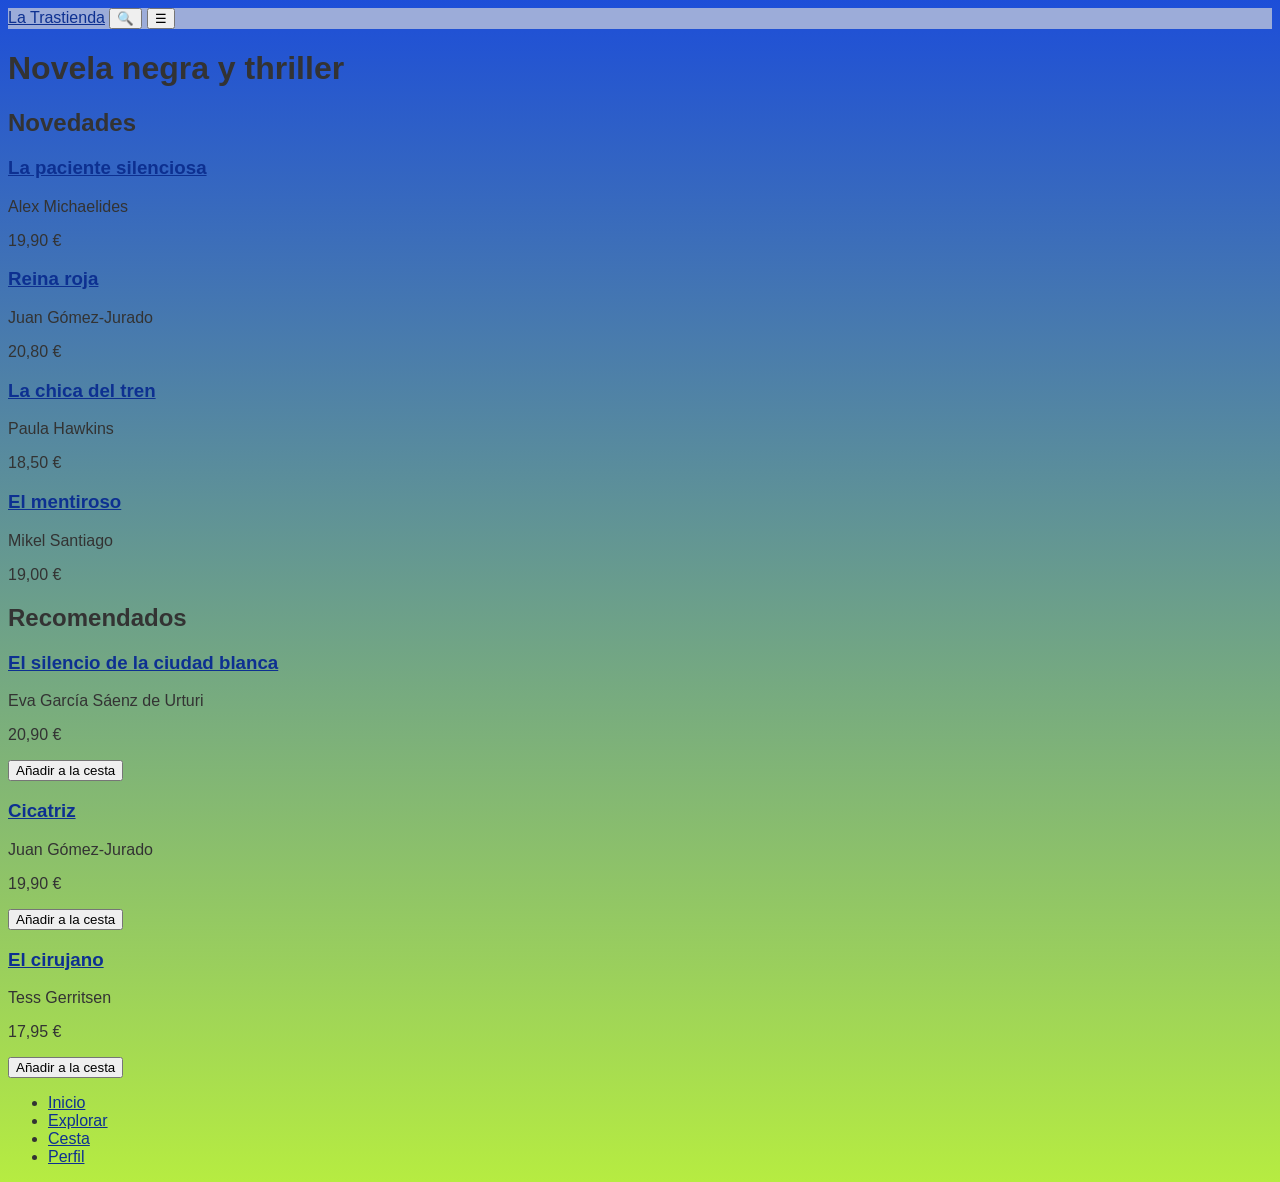
==== trastienda-ud4/index.html @ ca1fe034 "Entrega ejercicio propuesto 4.1" ====
<!DOCTYPE html>
<html lang="es">
<head>
    <meta charset="UTF-8">
    <meta name="viewport" content="width=device-width, initial-scale=1.0">
    <title>La trastienda</title>
    <link rel="stylesheet" href="css/estilos.css">
</head>
<body>
    <header>
    <a href="index.html">La Trastienda</a>
    <button type="button" aria-label="Buscar">🔍</button>
    <button type="button" aria-label="Abrir menú">☰</button>
  </header>

  <main>
    <h1>Novela negra y thriller</h1>

    <section>
      <h2>Novedades</h2>
      <article>
        <h3><a href="detalle.html">La paciente silenciosa</a></h3>
        <p>Alex Michaelides</p>
        <p>19,90 €</p>
      </article>
    <!-- más tarjetas -->
      <article>
        <h3><a href="detalle.html">Reina roja</a></h3>
        <p>Juan Gómez-Jurado</p>
        <p>20,80 €</p>
      </article>
      <article>
        <h3><a href="detalle.html">La chica del tren</a></h3>
        <p>Paula Hawkins</p>
        <p>18,50 €</p>
      </article>
      <article>
        <h3><a href="detalle.html">El mentiroso</a></h3>
        <p>Mikel Santiago</p>
        <p>19,00 €</p>
      </article>
    </section>

    <section>
      <h2>Recomendados</h2>
      <article>
        <h3><a href="detalle.html">El silencio de la ciudad blanca</a></h3>
        <p>Eva García Sáenz de Urturi</p>
        <p>20,90 €</p>
        <button type="button">Añadir a la cesta</button>
      </article>
      <!-- más tarjetas -->
      <article>
        <h3><a href="detalle.html">Cicatriz</a></h3>
        <p>Juan Gómez-Jurado</p>
        <p>19,90 €</p>
        <button type="button">Añadir a la cesta</button>
      </article>
      <article>
        <h3><a href="detalle.html">El cirujano</a></h3>
        <p>Tess Gerritsen</p>
        <p>17,95 €</p>
        <button type="button">Añadir a la cesta</button>
      </article>
    </section>
  </main>

  <nav aria-label="Secciones de la app">
    <ul>
      <li><a href="index.html" aria-current="page">Inicio</a></li>
      <li><a href="explorar.html">Explorar</a></li>
      <li><a href="carrito.html">Cesta</a></li>
      <li><a href="perfil.html">Perfil</a></li>
    </ul>
  </nav>
</body>
</html>
---- trastienda-ud4/css/estilos.css ----
body {
    /* Fondo degradado en movimiento */
    background: linear-gradient(#1d4ed8, #b6ec41);
    min-height: 100vh;
    font-family: sans-serif;
    color: #333333;
}

header {
  background-color: #9cacd9;
}

a {
  color: #0d3091;
}

/* Integración de la imagen */
#articulos-carrito article {
  display: flex;
  align-items: flex-start;
  gap: 1rem;
}

#articulos-carrito article img {
  width: 80px;
  height: auto;
}

#articulos-carrito article h3 {
    margin: 0
}
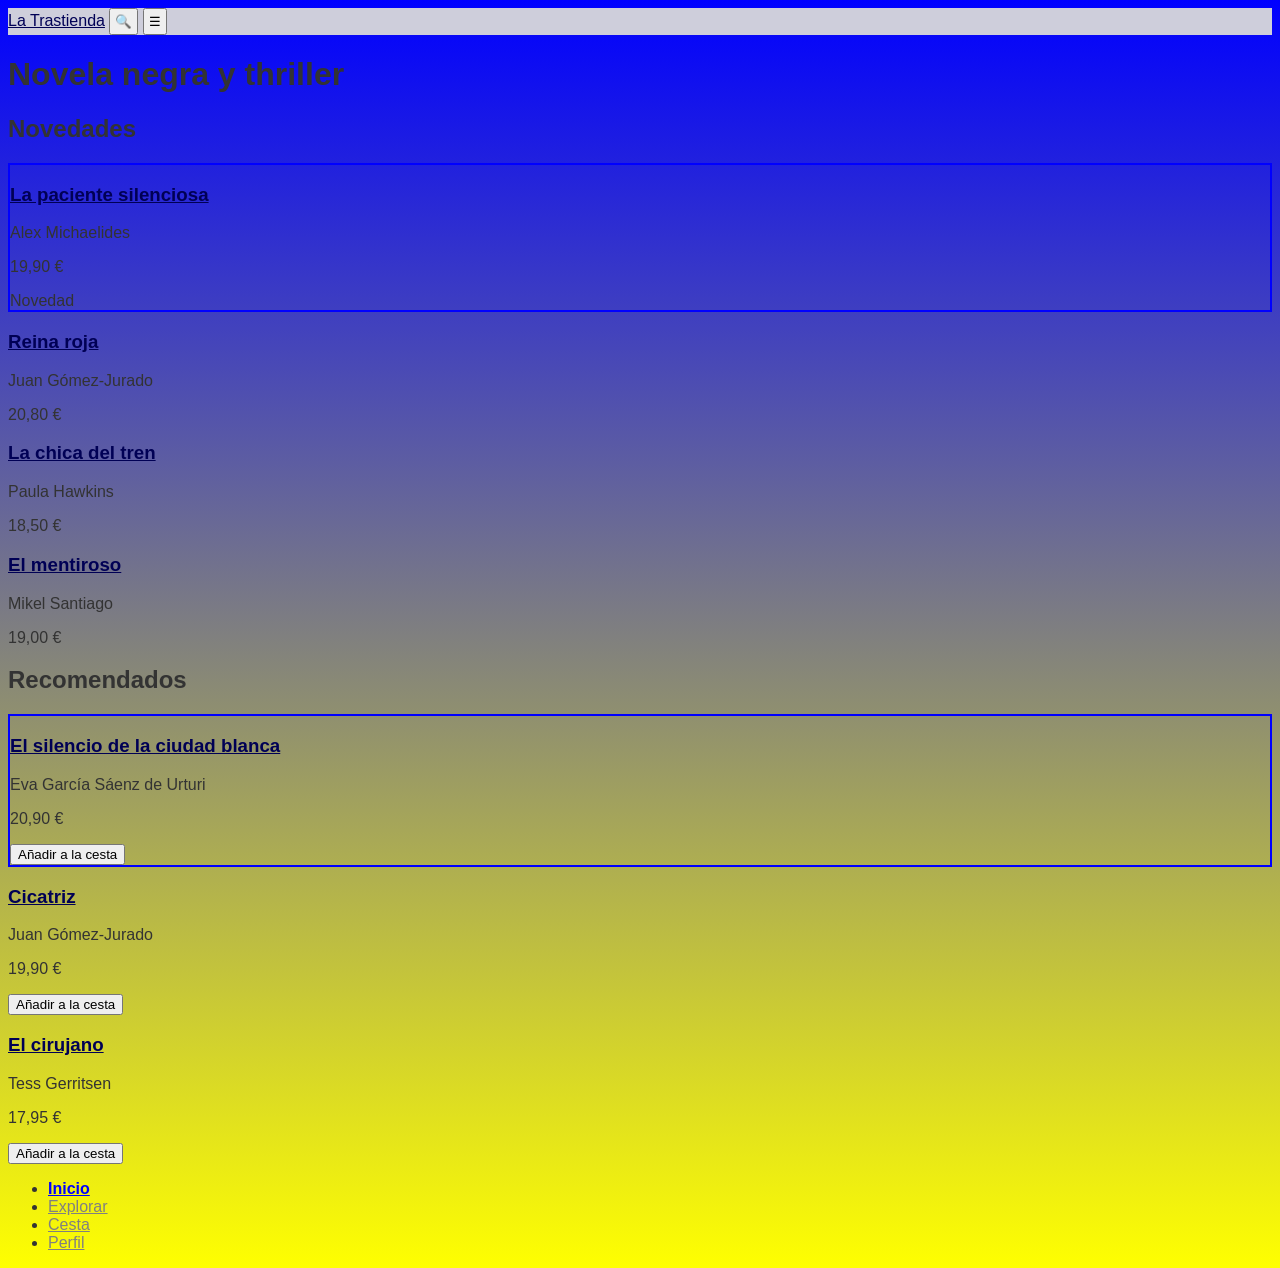
==== commit 6e3d7ac4: "Ejercicio 4.2: Selectores CSS" ====
--- a/trastienda-ud4/index.html
+++ b/trastienda-ud4/index.html
@@ -18,23 +18,25 @@
 
     <section>
       <h2>Novedades</h2>
-      <article>
+      <article class="card">
         <h3><a href="detalle.html">La paciente silenciosa</a></h3>
         <p>Alex Michaelides</p>
         <p>19,90 €</p>
+        <span class="badge">Novedad</span>
       </article>
     <!-- más tarjetas -->
-      <article>
+      <article class="card">
         <h3><a href="detalle.html">Reina roja</a></h3>
         <p>Juan Gómez-Jurado</p>
         <p>20,80 €</p>
       </article>
-      <article>
+      <article class="card">
         <h3><a href="detalle.html">La chica del tren</a></h3>
         <p>Paula Hawkins</p>
         <p>18,50 €</p>
+        <span class="badge"></span>
       </article>
-      <article>
+      <article class="card">
         <h3><a href="detalle.html">El mentiroso</a></h3>
         <p>Mikel Santiago</p>
         <p>19,00 €</p>
@@ -43,20 +45,20 @@
 
     <section>
       <h2>Recomendados</h2>
-      <article>
+      <article class="card">
         <h3><a href="detalle.html">El silencio de la ciudad blanca</a></h3>
         <p>Eva García Sáenz de Urturi</p>
         <p>20,90 €</p>
         <button type="button">Añadir a la cesta</button>
       </article>
       <!-- más tarjetas -->
-      <article>
+      <article class="card">
         <h3><a href="detalle.html">Cicatriz</a></h3>
         <p>Juan Gómez-Jurado</p>
         <p>19,90 €</p>
         <button type="button">Añadir a la cesta</button>
       </article>
-      <article>
+      <article class="card">
         <h3><a href="detalle.html">El cirujano</a></h3>
         <p>Tess Gerritsen</p>
         <p>17,95 €</p>
--- a/trastienda-ud4/css/estilos.css
+++ b/trastienda-ud4/css/estilos.css
@@ -1,17 +1,17 @@
 body {
     /* Fondo degradado en movimiento */
-    background: linear-gradient(#1d4ed8, #b6ec41);
+    background: linear-gradient(#0000FF, #FFFF00);
     min-height: 100vh;
     font-family: sans-serif;
     color: #333333;
 }
 
 header {
-  background-color: #9cacd9;
+  background-color: #CECEDB;
 }
 
 a {
-  color: #0d3091;
+  color: #000055;
 }
 
 /* Integración de la imagen */
@@ -28,4 +28,40 @@
 
 #articulos-carrito article h3 {
     margin: 0
+}
+
+
+
+/* SELECTORES */
+nav a[aria-current="page"] {
+  color: #0000FF;
+  font-weight: bold;
+}
+
+nav a:not([aria-current="page"]) {
+  color: gray;
+}
+
+nav a:hover {
+  color: #0000FF;
+}
+
+nav a:focus-visible {
+  outline: 2px solid #0000FF;
+}
+
+h2 + .card {
+  border: 2px solid #0000FF;
+}
+
+.badge:empty {
+  display: none;
+}
+
+article:has(.badge:not(:empty)) {
+  border: 2px solid #0000FF;
+}
+
+button[aria-label] {
+    padding: 0.25rem;
 }
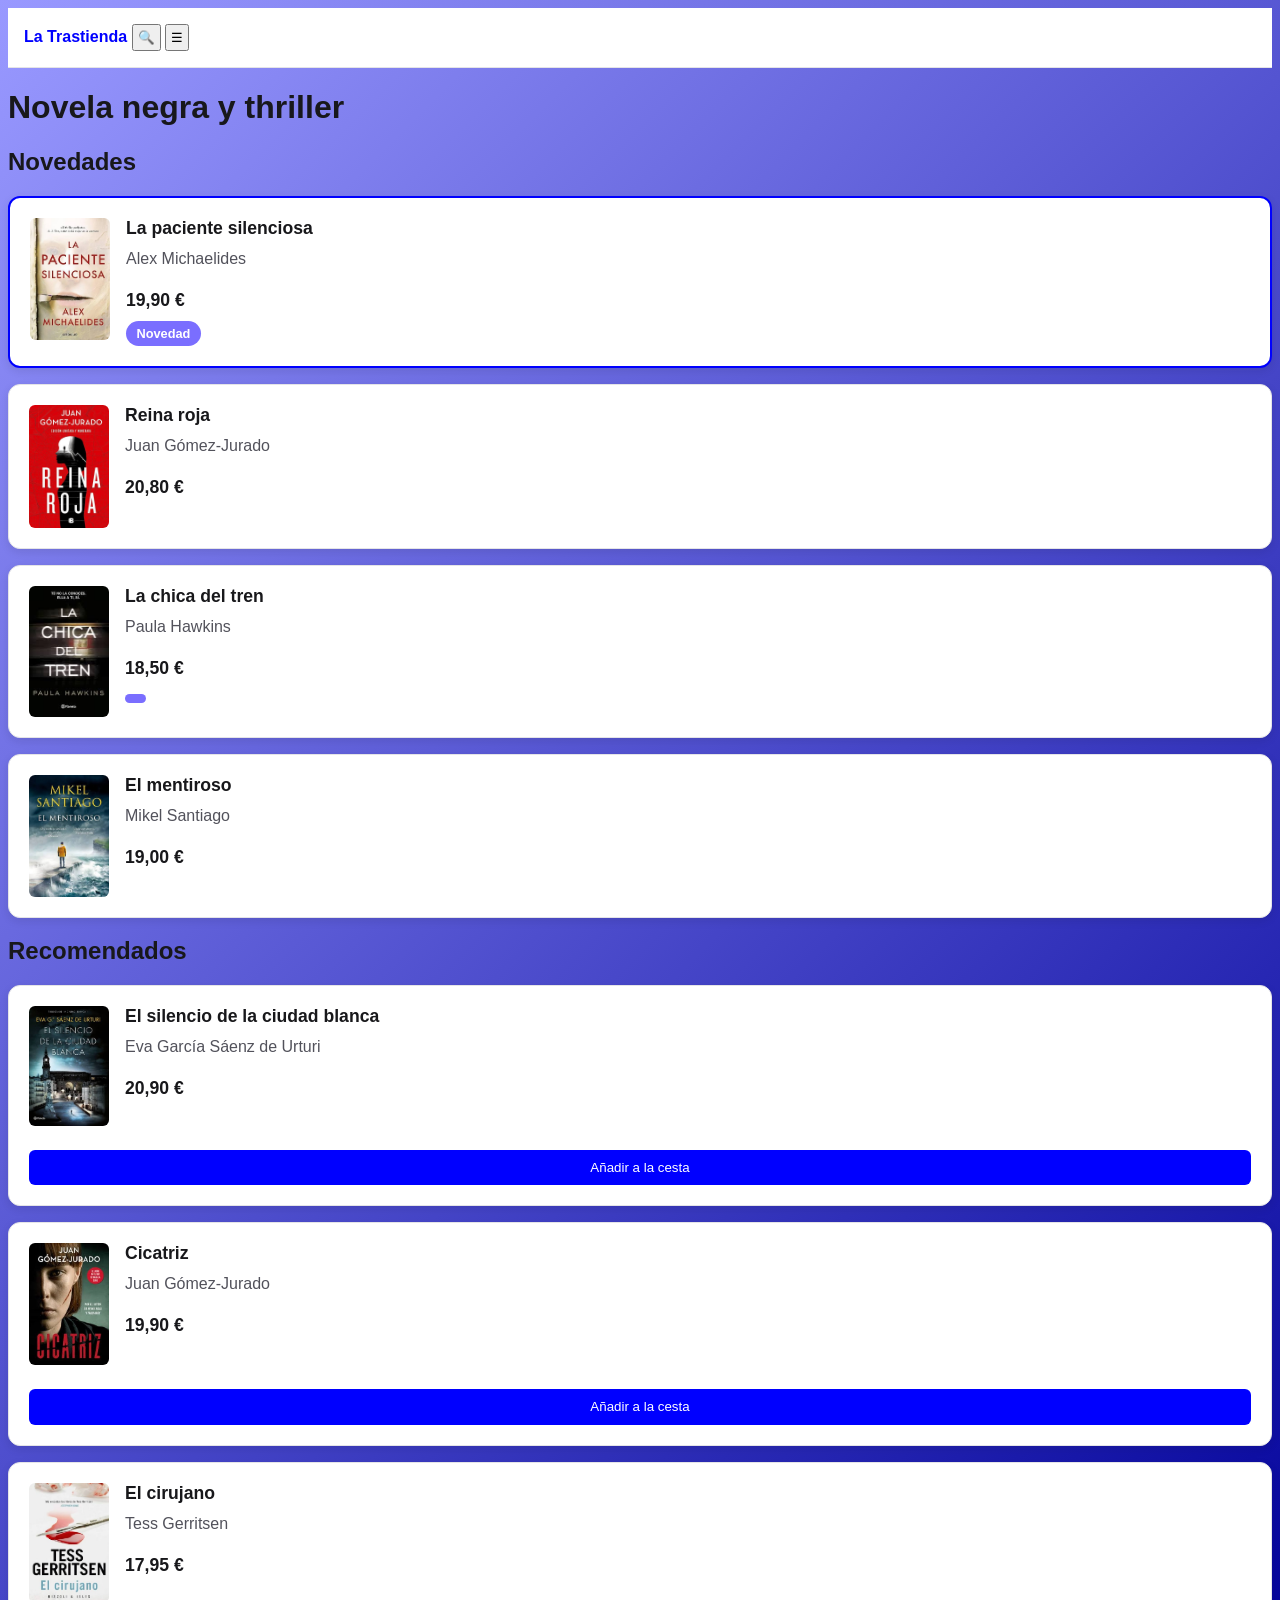
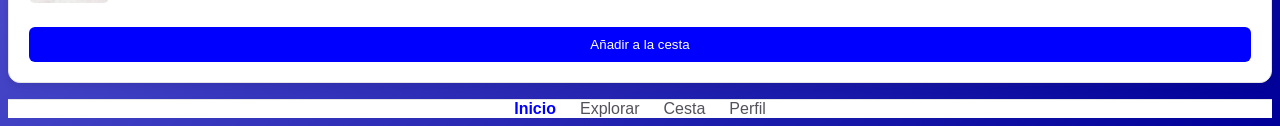
==== commit b293713d: "Ejercicio 4.4: Variable CSS, color moderno y anidamiento" ====
--- a/trastienda-ud4/index.html
+++ b/trastienda-ud4/index.html
@@ -19,49 +19,72 @@
     <section>
       <h2>Novedades</h2>
       <article class="card">
-        <h3><a href="detalle.html">La paciente silenciosa</a></h3>
-        <p>Alex Michaelides</p>
-        <p>19,90 €</p>
-        <span class="badge">Novedad</span>
+        <img src="img/la-paciente-silenciosa.jpg" alt="Portada de La paciente silenciosa"/>
+        <div>
+          <h3><a href="detalle.html">La paciente silenciosa</a></h3>
+          <p>Alex Michaelides</p>
+          <p class="precio">19,90 €</p>
+          <span class="badge">Novedad</span>
+        </div>
       </article>
     <!-- más tarjetas -->
       <article class="card">
-        <h3><a href="detalle.html">Reina roja</a></h3>
-        <p>Juan Gómez-Jurado</p>
-        <p>20,80 €</p>
+        <img src="img/reina-roja.jpg" alt="Portada de Reina roja"/>
+        <div>
+          <h3><a href="detalle.html">Reina roja</a></h3>
+          <p>Juan Gómez-Jurado</p>
+          <p class="precio">20,80 €</p>
+        </div>
       </article>
+
       <article class="card">
-        <h3><a href="detalle.html">La chica del tren</a></h3>
-        <p>Paula Hawkins</p>
-        <p>18,50 €</p>
-        <span class="badge"></span>
+        <img src="img/la-chica-del-tren.jpg" alt="Portada de La chica del tren"/>
+        <div>
+          <h3><a href="detalle.html">La chica del tren</a></h3>
+          <p>Paula Hawkins</p>
+          <p class="precio">18,50 €</p>
+          <span class="badge"></span>
+        </div>
       </article>
+      
       <article class="card">
-        <h3><a href="detalle.html">El mentiroso</a></h3>
-        <p>Mikel Santiago</p>
-        <p>19,00 €</p>
+        <img src="img/el-mentiroso.jpg" alt="Portada de El mentiroso"/>
+        <div>
+          <h3><a href="detalle.html">El mentiroso</a></h3>
+          <p>Mikel Santiago</p>
+          <p class="precio">19,00 €</p>
+        </div>
       </article>
     </section>
 
     <section>
       <h2>Recomendados</h2>
       <article class="card">
-        <h3><a href="detalle.html">El silencio de la ciudad blanca</a></h3>
-        <p>Eva García Sáenz de Urturi</p>
-        <p>20,90 €</p>
+        <img src="img/el-silencio-de-la-ciudad-blanca.jpg" alt="Portada de El silencio de la ciudad blanca"/>
+        <div>
+          <h3><a href="detalle.html">El silencio de la ciudad blanca</a></h3>
+          <p>Eva García Sáenz de Urturi</p>
+          <p class="precio">20,90 €</p>
+        </div>
         <button type="button">Añadir a la cesta</button>
       </article>
       <!-- más tarjetas -->
       <article class="card">
-        <h3><a href="detalle.html">Cicatriz</a></h3>
-        <p>Juan Gómez-Jurado</p>
-        <p>19,90 €</p>
+        <img src="img/cicatriz.jpg" alt="Portada de Cicatriz"/>
+        <div>
+          <h3><a href="detalle.html">Cicatriz</a></h3>
+          <p>Juan Gómez-Jurado</p>
+          <p class="precio">19,90 €</p>
+        </div>
         <button type="button">Añadir a la cesta</button>
       </article>
       <article class="card">
-        <h3><a href="detalle.html">El cirujano</a></h3>
-        <p>Tess Gerritsen</p>
-        <p>17,95 €</p>
+        <img src="img/el-cirujano.jpg" alt="Portada de El cirujano"/>
+        <div>
+          <h3><a href="detalle.html">El cirujano</a></h3>
+          <p>Tess Gerritsen</p>
+          <p class="precio">17,95 €</p>
+        </div>
         <button type="button">Añadir a la cesta</button>
       </article>
     </section>
--- a/trastienda-ud4/css/estilos.css
+++ b/trastienda-ud4/css/estilos.css
@@ -1,29 +1,73 @@
+:root {
+    /* Escala primaria */
+    --color-primary-50: #e6e6ff;
+    --color-primary-100: #ccccff;
+    --color-primary-200: #9999ff;
+    --color-primary-300: #6666ff;
+    --color-primary-400: #3333ff;
+    --color-primary-500: #0000ff;
+    --color-primary-600: #0000cc;
+    --color-primary-700: #000099;
+    --color-primary-800: #000066;
+    --color-primary-900: #000033;
+
+    /* Escala neutra */
+    --color-neutral-50: #fafafa;
+    --color-neutral-100: #f4f4f5;
+    --color-neutral-200: #e4e4e7;
+    --color-neutral-300: #d4d4d8;
+    --color-neutral-400: #a1a1aa;
+    --color-neutral-500: #71717a;
+    --color-neutral-600: #52525b;
+    --color-neutral-700: #3f3f46;
+    --color-neutral-800: #27272a;
+    --color-neutral-900: #18181b;
+
+    /* Variables semánticas */
+    --bg-page: var(--color-neutral-50);
+    --bg-card: #ffffff;
+    --text-main: var(--color-neutral-900);
+    --text-muted: var(--color-neutral-600);
+
+    --brand: var(--color-primary-500);
+    --border-subtle: var(--color-neutral-200);
+    
+    --color-accent-oklch: oklch(65% 0.25 280);
+}
+
 body {
-    /* Fondo degradado en movimiento */
-    background: linear-gradient(#0000FF, #FFFF00);
+    background: linear-gradient(135deg, var(--color-primary-200), var(--color-primary-700));
     min-height: 100vh;
     font-family: sans-serif;
-    color: #333333;
+    color: var(--text-main);
 }
 
 header {
-  background-color: #CECEDB;
+    background-color: var(--bg-card);
+    padding: 1rem;
+    border-bottom: 1px solid var(--border-subtle);
+}
+
+header a {
+    color: var(--brand);
+    font-weight: 700;
+    text-decoration: none;
 }
 
 a {
-  color: #000055;
+    color: #000055;
 }
 
 /* Integración de la imagen */
 #articulos-carrito article {
-  display: flex;
-  align-items: flex-start;
-  gap: 1rem;
+    display: flex;
+    align-items: flex-start;
+    gap: 1rem;
 }
 
 #articulos-carrito article img {
-  width: 80px;
-  height: auto;
+    width: 80px;
+    height: auto;
 }
 
 #articulos-carrito article h3 {
@@ -33,35 +77,131 @@
 
 
 /* SELECTORES */
-nav a[aria-current="page"] {
-  color: #0000FF;
-  font-weight: bold;
-}
-
-nav a:not([aria-current="page"]) {
-  color: gray;
-}
-
-nav a:hover {
-  color: #0000FF;
-}
-
-nav a:focus-visible {
-  outline: 2px solid #0000FF;
-}
-
 h2 + .card {
-  border: 2px solid #0000FF;
+    border: 2px solid var(--brand);
 }
 
 .badge:empty {
-  display: none;
+    display: none;
 }
 
 article:has(.badge:not(:empty)) {
-  border: 2px solid #0000FF;
+    border: 2px solid var(--brand);
 }
 
 button[aria-label] {
     padding: 0.25rem;
+}
+
+
+
+/* Experimento con oklch */
+.badge {
+    background-color: var(--color-accent-oklch);
+    color: white;
+}
+
+/* Anidamiento */
+nav {
+    background-color: var(--bg-card);
+    border-top: 1px solid var(--border-subtle);
+
+    ul {
+        list-style: none;
+        padding: 0;
+        margin: 0;
+        display: flex;
+        justify-content: center;
+        align-items: center;
+        gap: 1.5rem;
+    }
+
+    a {
+        color: var(--text-muted);
+        text-decoration: none;
+
+        &[aria-current="page"] {
+            color: var(--brand);
+            font-weight: 700;
+        }
+
+        &:hover {
+            color: var(--text-main);
+        }
+
+        &:focus-visible {
+            outline: 2px solid var(--brand);
+        }
+    }
+}
+
+
+article.card {
+    background-color: var(--bg-card);
+    border: 1px solid var(--border-subtle);
+    border-radius: 12px;
+    padding: 1.25rem;
+    margin: 1rem 0;
+    color: var(--text-main);
+    box-shadow: 0 3px 8px rgb(24 24 27 / 10%);
+    display: flex;
+    flex-wrap: wrap;
+    align-items: flex-start;
+    gap: 1rem;
+
+    h3 {
+        margin: 0 0 0.5rem;
+        font-size: 1.1rem;
+
+        a {
+            color: var(--text-main);
+            text-decoration: none;
+
+            &:hover {
+                color: var(--brand);
+            }
+        }
+    }
+
+    img {
+        width: 80px;
+        height: auto;
+        object-fit: cover;
+        border-radius: 6px;
+        flex-shrink: 0;
+    }
+
+    p {
+        color: var(--text-muted);
+        margin: 0.5rem 0;
+        line-height: 1.5;
+    }
+
+    .precio {
+        color: var(--text-main);
+        font-weight: 700;
+        font-size: 1.1rem;
+        margin-top: 1rem;
+    }
+
+    .badge {
+        display: inline-block;
+        background-color: var(--color-accent-oklch);
+        color: white;
+        padding: 0.3rem 0.65rem;
+        border-radius: 20px;
+        font-size: 0.8rem;
+        font-weight: 700;
+    }
+
+    button {
+        flex: 0 0 100%;
+        background-color: var(--brand);
+        color: white;
+        border: none;
+        border-radius: 6px;
+        padding: 0.65rem 1rem;
+        margin-top: 0.5rem;
+        cursor: pointer;
+    }
 }
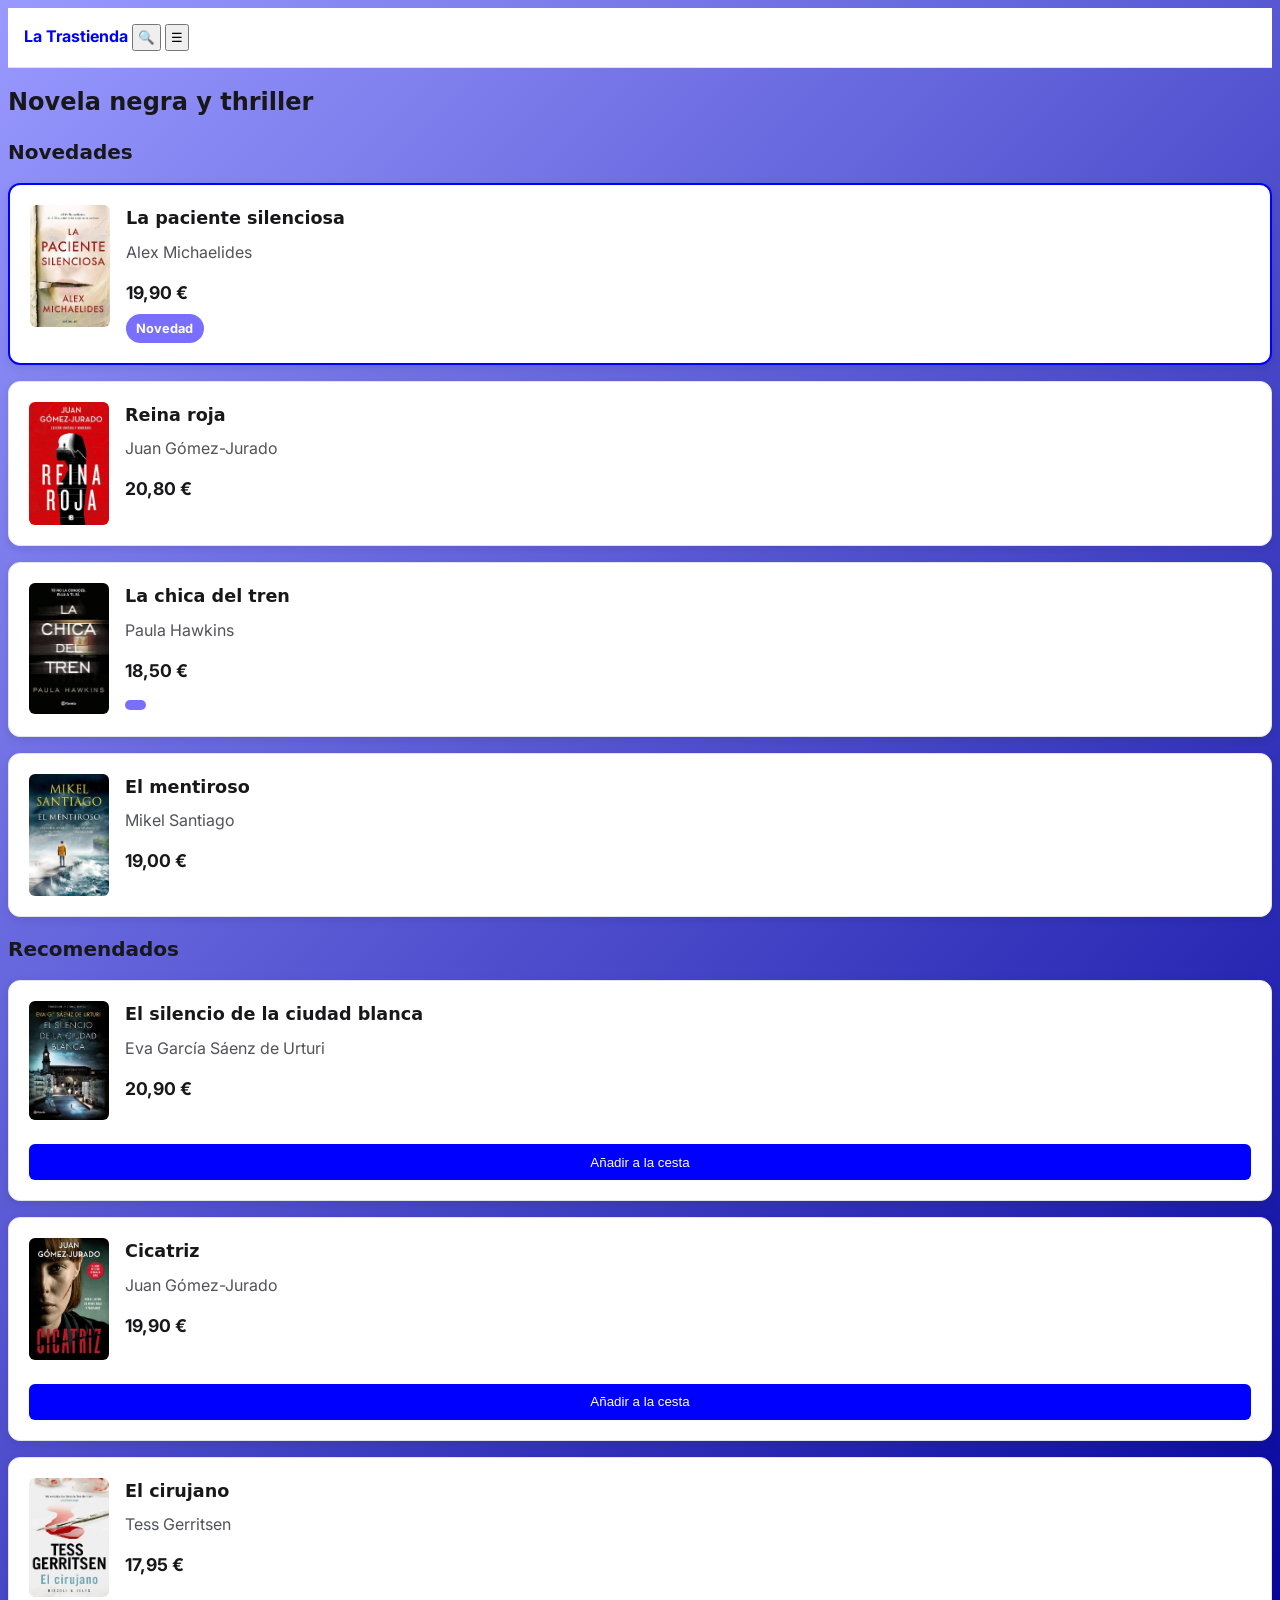
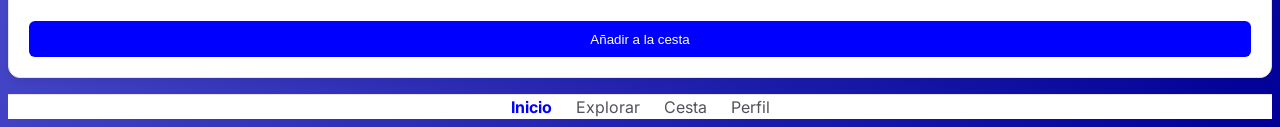
==== commit 8ceb6923: "Ejercicio 4.5: Tipografía" ====
--- a/trastienda-ud4/index.html
+++ b/trastienda-ud4/index.html
@@ -4,6 +4,12 @@
     <meta charset="UTF-8">
     <meta name="viewport" content="width=device-width, initial-scale=1.0">
     <title>La trastienda</title>
+    <!-- Preconexión DNS y TLS anticipada con los servidores de fuentes -->
+    <link rel="preconnect" href="https://fonts.googleapis.com">
+    <link rel="preconnect" href="https://fonts.gstatic.com" crossorigin>
+
+    <!-- Carga de la hoja de estilos con display=swap -->
+    <link href="https://fonts.googleapis.com/css2?family=Inter:wght@400;600;700&display=swap" rel="stylesheet">
     <link rel="stylesheet" href="css/estilos.css">
 </head>
 <body>
--- a/trastienda-ud4/css/estilos.css
+++ b/trastienda-ud4/css/estilos.css
@@ -33,14 +33,57 @@
     --border-subtle: var(--color-neutral-200);
     
     --color-accent-oklch: oklch(65% 0.25 280);
+
+    /* Variables tipográficas */
+    --font-body: 'Inter', system-ui, sans-serif;
+    --font-display: 'Plus Jakarta Sans', system-ui, sans-serif;
+
+    /* Escala tipográfica */
+    --text-xs: 0.75rem;    /* Caption (12 px) */
+    --text-sm: 0.875rem;   /* Body Small (14 px) */
+    --text-base: 1rem;     /* Body (16 px) */
+    --text-lg: 1.125rem;   /* H3 (18 px) */
+    --text-xl: 1.25rem;    /* H2 (20 px) */
+    --text-2xl: 1.5rem;    /* H1 (24 px) */
+    --text-3xl: 1.875rem;  /* Display (30 px) */
 }
 
 body {
     background: linear-gradient(135deg, var(--color-primary-200), var(--color-primary-700));
     min-height: 100vh;
-    font-family: sans-serif;
+    font-family: var(--font-body);
+    font-size: 1rem;
+    line-height: 1.5;
     color: var(--text-main);
 }
+
+
+/* TIPOGRAFÍA */
+
+h1,
+h2,
+h3 {
+    font-family: var(--font-display);
+}
+
+h1 {
+    font-size: var(--text-2xl);
+}
+
+h2 {
+    font-size: var(--text-xl);
+}
+
+h3 {
+    font-size: var(--text-lg);
+}
+
+p {
+    max-width: 65ch;
+}
+
+
+
 
 header {
     background-color: var(--bg-card);
